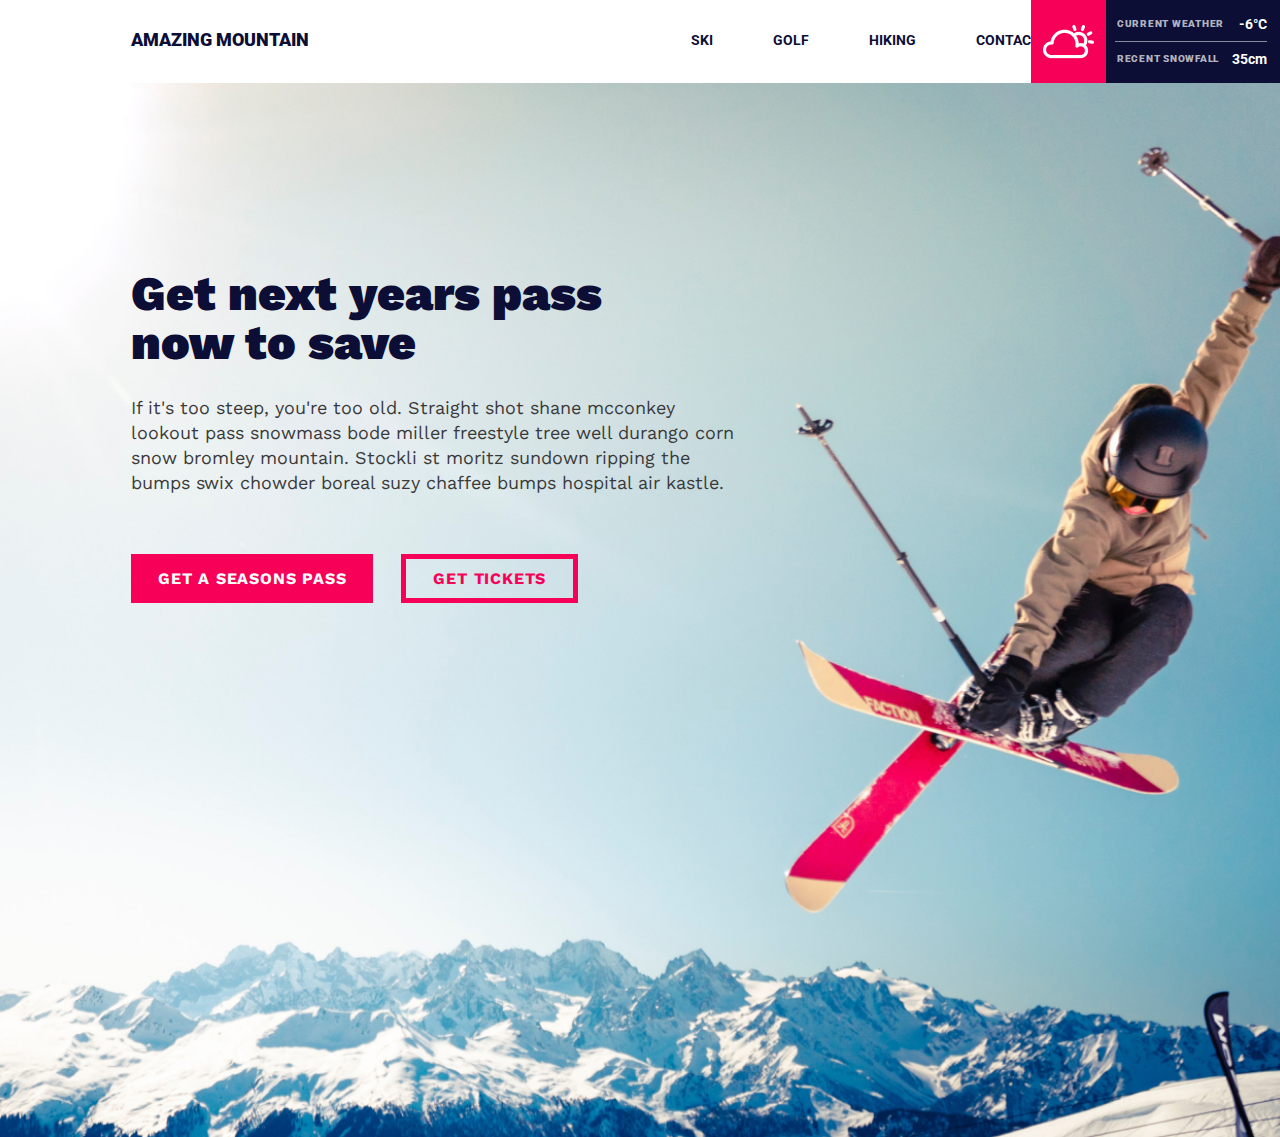
==== amazing-mountain/index.html @ d5a07371 "added homework-8" ====
<!DOCTYPE html>
<html lang="en">
<head>
    <meta charset="UTF-8">
    <meta http-equiv="X-UA-Compatible" content="IE=edge">
    <meta name="viewport" content="width=device-width, initial-scale=1.0">
    <title>Amazing Mountain</title>
    <link rel="stylesheet" href="css/style.css">
    <link rel="preconnect" href="https://fonts.googleapis.com">
<link rel="preconnect" href="https://fonts.gstatic.com" crossorigin>
<link href="https://fonts.googleapis.com/css2?family=Work+Sans:wght@400;700&display=swap" rel="stylesheet">
<link href="https://fonts.googleapis.com/css2?family=Roboto:wght@700;900&display=swap" rel="stylesheet">
</head>
<body>
    <h1 class="visually-hidden">Body heading</h1>
    <header class="header">
        <div class="container">
            <a class="header_logo" href="#">Amazing mountain</a>
        <nav class="header_menu">
            <h2 class="visually-hidden">Nav heading</h2>
            <ul>
                <li>
                    <a href="#">Ski</a>
                </li>
                <li>
                    <a href="#">Golf</a>
                </li>
                <li>
                    <a href="#">Hiking</a>
                </li>
                <li>
                    <a href="#">Contact</a>
                </li>
            </ul>
        </nav>
        </div>
        <div class="weather">
            <div class="weather_icon">
            <i class="icon_cloud_sun"> </i>
            </div>
            <ul class="weather_info">
                <li class="current-weather">
                    <span>Current weather</span> <b>-6&deg;C</b>
                </li>
                <li class="recent-snowfall">
                    <span>Recent snowfall</span> <b>35cm</b>
                </li>
            </ul>
        </div>
    </header>
    <main>
        <section class="hero">
            <div class="container">
                <h3>Get next years pass now to save</h3>
                <p>If it's too steep, you're too old. Straight shot shane mcconkey lookout pass snowmass bode miller freestyle tree well durango corn snow bromley mountain. Stockli st moritz sundown ripping the bumps swix chowder boreal suzy chaffee bumps hospital air kastle.</p>
            <div class="button">
                <a href="#">Get a seasons pass</a>
                <a href="#">Get tickets</a>
            </div>
            </div>
        </section>
    </main>
</body>
</html>
---- amazing-mountain/css/style.css ----
* {
  padding: 0;
  margin: 0;
  box-sizing: border-box;
  line-height: 1;
}

body {
  font-family: "Work Sans", sans-serif;
}
.visually-hidden {
  display: none;
}

.container {
  max-width: 1048px;
  padding: 0 15px;
  margin: 0 auto;
}
.header {
  position: relative;
  min-height: 83px;
  font-family: "Roboto", sans-serif;
  padding-top: 31px;
  padding-bottom: 31px;
  background-color: #fff;
}
.header .container {
  display: flex;
  justify-content: space-between;
  align-items: center;
}
.header_logo {
  font-weight: 900;
  font-size: 18px;
  color: #0c0e36;
  text-transform: uppercase;
  text-decoration: none;
}
.header_menu {
  padding-right: 109px;
}

.header_menu ul {
  display: flex;
  justify-content: center;
  align-items: center;
  list-style: none;
}
.header_menu li:not(:last-child) {
  margin-right: 60px;
}

.header_menu li a {
  font-weight: 700;
  font-size: 14px;
  text-transform: uppercase;
  color: #0c0e36;
  text-decoration: none;
}

.weather {
  position: absolute;
  top: 0;
  right: 0;
  min-height: 83px;
  display: flex;
}

.weather_icon {
  width: 75px;
  display: flex;
  justify-content: center;
  align-items: center;
  background-color: #f70058;
}

.icon_cloud_sun {
  width: 51px;
  height: 34px;
  background-image: url(../img/icon_cloud_sun.png);
}
.weather_info {
  display: flex;
  flex-direction: column;
  padding: 17px 13px 17px 9px;
  list-style: none;
  background: #0c0e36;
}
.weather_info li {
  display: flex;
  justify-content: space-between;
  align-items: center;
  padding-left: 2px;
}

.weather_info li:not(:last-child) {
  border-bottom: 1px solid #8a8a9d;
  padding-bottom: 10px;
  margin-bottom: 10px;
}

.weather_info span {
  font-weight: 900;
  font-size: 10px;
  letter-spacing: 0.075em;
  text-transform: uppercase;
  color: rgba(255, 255, 255, 0.7);
  margin-right: 13px;
}
.weather_info b {
  font-weight: 700;
  font-size: 14px;
  color: #fff;
}

.hero {
  background-image: url(../img/background.jpg);
  background-repeat: no-repeat;
  background-position: center;
  background-color: skyblue;
  background-size: cover;
}
.hero .container {
  min-height: calc(100vh - 83px);
  display: flex;
  flex-direction: column;
  justify-content: center;
  align-items: flex-start;
  padding-top: 186px;
  padding-bottom: 550px;
}
.hero h3 {
  width: 538px;
  height: 116px;
  font-style: normal;
  font-weight: 900;
  font-size: 48px;
  line-height: 49px;
  color: #0c0e36;
  margin-bottom: 10px;
}
.hero p {
  width: 615px;
  height: 117px;
  font-style: normal;
  font-weight: 400;
  font-size: 18px;
  line-height: 25px;
  color: #3a3a3a;
  margin-bottom: 59px;
}
.button a {
  margin-top: 44px;
  text-decoration: none;
  font-weight: 700;
  font-size: 16px;
  letter-spacing: 0.05em;
  text-transform: uppercase;
}
.button a:first-child {
  width: 240px;
  height: 49px;
  margin-right: 23px;
  color: #ffffff;
  background-color: #f70058;
  padding: 15px 27px;
}
.button a:last-child {
  width: 167px;
  height: 49px;
  color: #f70058;
  border: 5px solid #f70058;
  padding: 10px 27px;
}
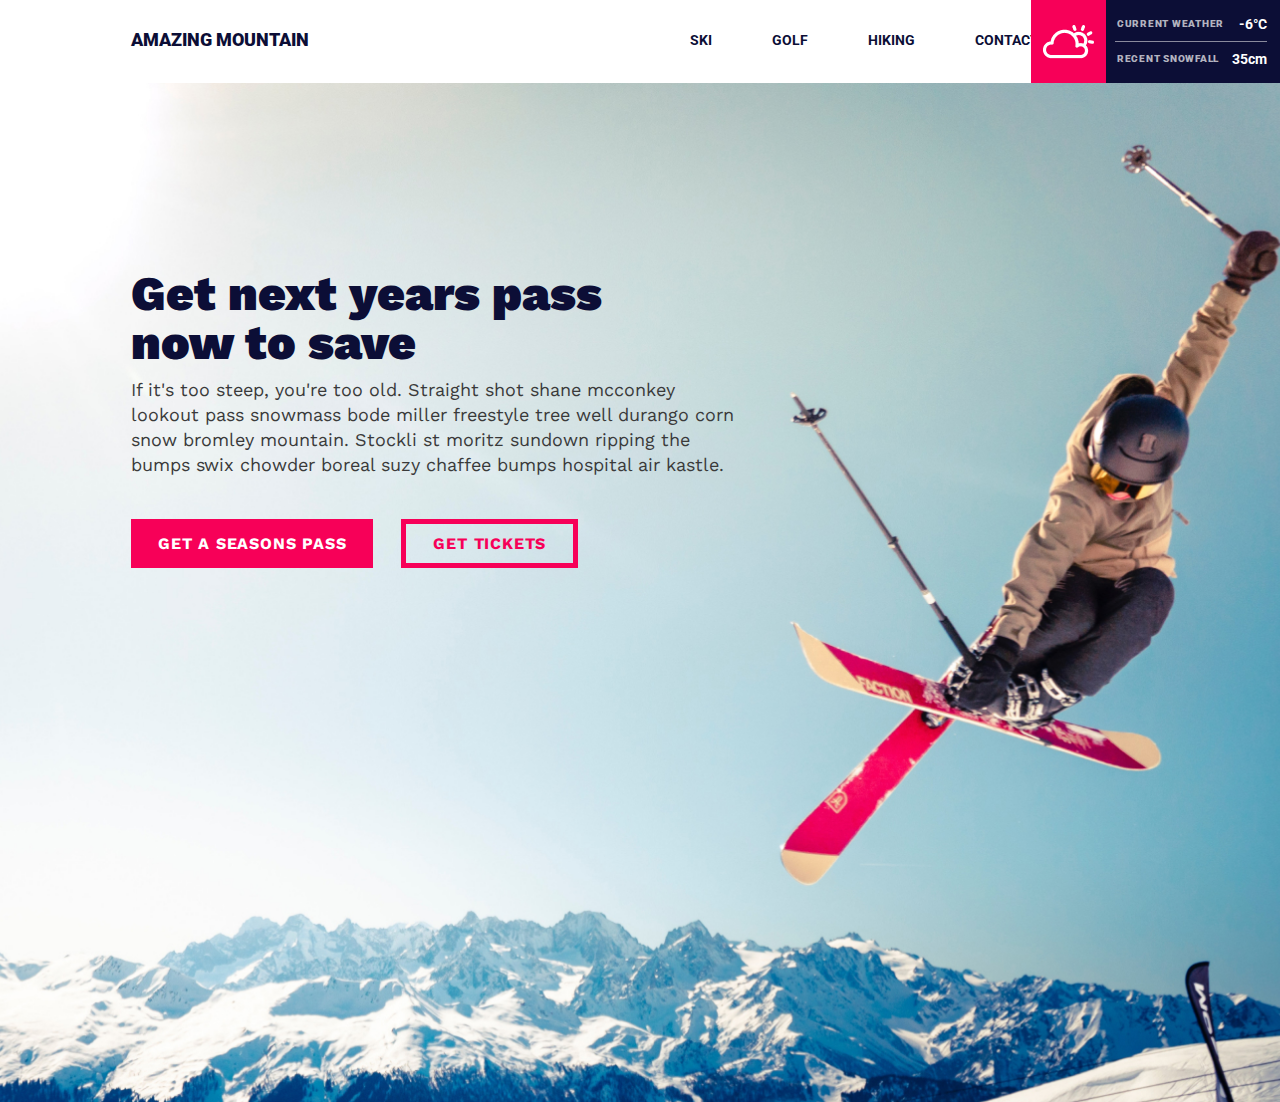
==== commit b5bc8368: "add scss, mobile first for productly" ====
--- a/amazing-mountain/index.html
+++ b/amazing-mountain/index.html
@@ -1,49 +1,51 @@
 <!DOCTYPE html>
 <html lang="en">
+
 <head>
     <meta charset="UTF-8">
     <meta http-equiv="X-UA-Compatible" content="IE=edge">
     <meta name="viewport" content="width=device-width, initial-scale=1.0">
     <title>Amazing Mountain</title>
+    <link rel="preconnect" href="https://fonts.googleapis.com">
+    <link rel="preconnect" href="https://fonts.gstatic.com" crossorigin>
+    <link href="https://fonts.googleapis.com/css2?family=Work+Sans:wght@400;700&display=swap" rel="stylesheet">
+    <link href="https://fonts.googleapis.com/css2?family=Roboto:wght@700;900&display=swap" rel="stylesheet">
     <link rel="stylesheet" href="css/style.css">
-    <link rel="preconnect" href="https://fonts.googleapis.com">
-<link rel="preconnect" href="https://fonts.gstatic.com" crossorigin>
-<link href="https://fonts.googleapis.com/css2?family=Work+Sans:wght@400;700&display=swap" rel="stylesheet">
-<link href="https://fonts.googleapis.com/css2?family=Roboto:wght@700;900&display=swap" rel="stylesheet">
 </head>
+
 <body>
     <h1 class="visually-hidden">Body heading</h1>
     <header class="header">
         <div class="container">
-            <a class="header_logo" href="#">Amazing mountain</a>
-        <nav class="header_menu">
-            <h2 class="visually-hidden">Nav heading</h2>
-            <ul>
-                <li>
-                    <a href="#">Ski</a>
-                </li>
-                <li>
-                    <a href="#">Golf</a>
-                </li>
-                <li>
-                    <a href="#">Hiking</a>
-                </li>
-                <li>
-                    <a href="#">Contact</a>
-                </li>
-            </ul>
-        </nav>
+            <a class="header__logo" href="#">Amazing mountain</a>
+            <nav class="header__menu">
+                <h2 class="visually-hidden">Nav heading</h2>
+                <ul>
+                    <li>
+                        <a href="#">Ski</a>
+                    </li>
+                    <li>
+                        <a href="#">Golf</a>
+                    </li>
+                    <li>
+                        <a href="#">Hiking</a>
+                    </li>
+                    <li>
+                        <a href="#">Contact</a>
+                    </li>
+                </ul>
+            </nav>
         </div>
-        <div class="weather">
-            <div class="weather_icon">
-            <i class="icon_cloud_sun"> </i>
+        <div class="header__weather">
+            <div class="weather__icon">
+                <i class="icon_cloud_sun"> </i>
             </div>
-            <ul class="weather_info">
+            <ul class="weather__info">
                 <li class="current-weather">
-                    <span>Current weather</span> <b>-6&deg;C</b>
+                    <span>Current weather</span><b>-6&deg;C</b>
                 </li>
                 <li class="recent-snowfall">
-                    <span>Recent snowfall</span> <b>35cm</b>
+                    <span>Recent snowfall</span><b>35cm</b>
                 </li>
             </ul>
         </div>
@@ -52,13 +54,15 @@
         <section class="hero">
             <div class="container">
                 <h3>Get next years pass now to save</h3>
-                <p>If it's too steep, you're too old. Straight shot shane mcconkey lookout pass snowmass bode miller freestyle tree well durango corn snow bromley mountain. Stockli st moritz sundown ripping the bumps swix chowder boreal suzy chaffee bumps hospital air kastle.</p>
-            <div class="button">
-                <a href="#">Get a seasons pass</a>
-                <a href="#">Get tickets</a>
-            </div>
+                <p>If it's too steep, you're too old. Straight shot shane mcconkey lookout pass snowmass bode miller freestyle tree well durango corn snow bromley mountain. Stockli st moritz sundown ripping the bumps swix chowder boreal suzy chaffee bumps
+                    hospital air kastle.</p>
+                <div class="hero__button">
+                    <a href="#">Get a seasons pass</a>
+                    <a href="#">Get tickets</a>
+                </div>
             </div>
         </section>
     </main>
 </body>
+
 </html>--- a/amazing-mountain/css/style.css
+++ b/amazing-mountain/css/style.css
@@ -8,6 +8,7 @@
 body {
   font-family: "Work Sans", sans-serif;
 }
+
 .visually-hidden {
   display: none;
 }
@@ -17,6 +18,7 @@
   padding: 0 15px;
   margin: 0 auto;
 }
+
 .header {
   position: relative;
   min-height: 83px;
@@ -30,77 +32,70 @@
   justify-content: space-between;
   align-items: center;
 }
-.header_logo {
+.header__logo {
   font-weight: 900;
   font-size: 18px;
   color: #0c0e36;
   text-transform: uppercase;
   text-decoration: none;
 }
-.header_menu {
-  padding-right: 109px;
+.header__menu {
+  padding-right: 110px;
 }
-
-.header_menu ul {
+.header__menu ul {
   display: flex;
   justify-content: center;
   align-items: center;
   list-style: none;
 }
-.header_menu li:not(:last-child) {
+.header__menu ul li:not(:last-child) {
   margin-right: 60px;
 }
-
-.header_menu li a {
+.header__menu ul li a {
   font-weight: 700;
   font-size: 14px;
   text-transform: uppercase;
   color: #0c0e36;
   text-decoration: none;
 }
-
-.weather {
+.header__weather {
   position: absolute;
   top: 0;
   right: 0;
   min-height: 83px;
   display: flex;
 }
-
-.weather_icon {
+.header__weather .weather__icon {
   width: 75px;
   display: flex;
   justify-content: center;
   align-items: center;
   background-color: #f70058;
 }
-
-.icon_cloud_sun {
+.header__weather .weather__icon .icon_cloud_sun {
   width: 51px;
   height: 34px;
   background-image: url(../img/icon_cloud_sun.png);
 }
-.weather_info {
+.header__weather .weather__info {
   display: flex;
   flex-direction: column;
   padding: 17px 13px 17px 9px;
   list-style: none;
   background: #0c0e36;
 }
-.weather_info li {
+.header__weather .weather__info li {
   display: flex;
   justify-content: space-between;
   align-items: center;
   padding-left: 2px;
 }
-
-.weather_info li:not(:last-child) {
+.header__weather .weather__info li:not(:last-child) {
   border-bottom: 1px solid #8a8a9d;
   padding-bottom: 10px;
   margin-bottom: 10px;
 }
-
-.weather_info span {
+.header__weather .weather__info li span {
   font-weight: 900;
   font-size: 10px;
   letter-spacing: 0.075em;
@@ -108,7 +103,7 @@
   color: rgba(255, 255, 255, 0.7);
   margin-right: 13px;
 }
-.weather_info b {
+.header__weather .weather__info li b {
   font-weight: 700;
   font-size: 14px;
   color: #fff;
@@ -131,8 +126,7 @@
   padding-bottom: 550px;
 }
 .hero h3 {
-  width: 538px;
-  height: 116px;
+  max-width: 538px;
   font-style: normal;
   font-weight: 900;
   font-size: 48px;
@@ -141,8 +135,7 @@
   margin-bottom: 10px;
 }
 .hero p {
-  width: 615px;
-  height: 117px;
+  max-width: 615px;
   font-style: normal;
   font-weight: 400;
   font-size: 18px;
@@ -150,26 +143,23 @@
   color: #3a3a3a;
   margin-bottom: 59px;
 }
-.button a {
-  margin-top: 44px;
+.hero__button a {
   text-decoration: none;
   font-weight: 700;
   font-size: 16px;
   letter-spacing: 0.05em;
   text-transform: uppercase;
 }
-.button a:first-child {
-  width: 240px;
-  height: 49px;
+.hero__button a:first-child {
   margin-right: 23px;
-  color: #ffffff;
+  color: #fff;
   background-color: #f70058;
   padding: 15px 27px;
 }
-.button a:last-child {
-  width: 167px;
-  height: 49px;
+.hero__button a:last-child {
   color: #f70058;
   border: 5px solid #f70058;
   padding: 10px 27px;
 }
+
+/*# sourceMappingURL=style.css.map */
